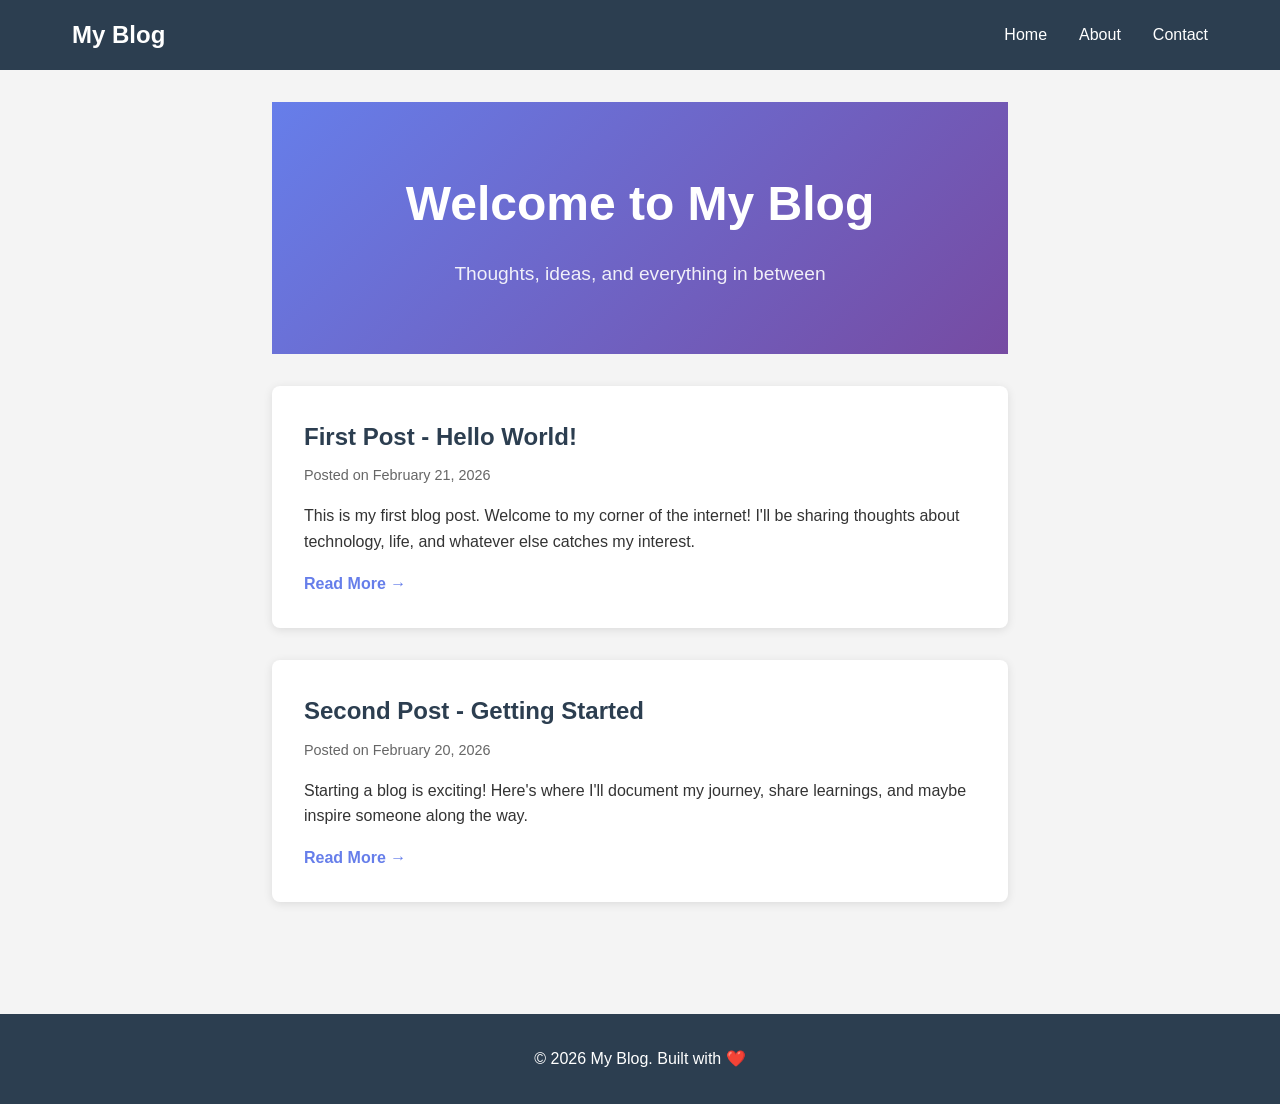
==== index.html @ ec1fd8f2 "Initial commit: Simple blog website" ====
<!DOCTYPE html>
<html lang="en">
<head>
    <meta charset="UTF-8">
    <meta name="viewport" content="width=device-width, initial-scale=1.0">
    <title>My Blog</title>
    <link rel="stylesheet" href="styles.css">
</head>
<body>
    <header>
        <nav>
            <div class="logo">My Blog</div>
            <ul>
                <li><a href="#home">Home</a></li>
                <li><a href="#about">About</a></li>
                <li><a href="#contact">Contact</a></li>
            </ul>
        </nav>
    </header>

    <main>
        <section class="hero">
            <h1>Welcome to My Blog</h1>
            <p>Thoughts, ideas, and everything in between</p>
        </section>

        <section class="posts">
            <article class="post">
                <h2>First Post - Hello World!</h2>
                <p class="meta">Posted on February 21, 2026</p>
                <p>This is my first blog post. Welcome to my corner of the internet! I'll be sharing thoughts about technology, life, and whatever else catches my interest.</p>
                <a href="#" class="read-more">Read More →</a>
            </article>

            <article class="post">
                <h2>Second Post - Getting Started</h2>
                <p class="meta">Posted on February 20, 2026</p>
                <p>Starting a blog is exciting! Here's where I'll document my journey, share learnings, and maybe inspire someone along the way.</p>
                <a href="#" class="read-more">Read More →</a>
            </article>
        </section>
    </main>

    <footer>
        <p>&copy; 2026 My Blog. Built with ❤️</p>
    </footer>
</body>
</html>
---- styles.css ----
* {
    margin: 0;
    padding: 0;
    box-sizing: border-box;
}

body {
    font-family: -apple-system, BlinkMacSystemFont, 'Segoe UI', Roboto, Oxygen, Ubuntu, sans-serif;
    line-height: 1.6;
    color: #333;
    background: #f4f4f4;
}

header {
    background: #2c3e50;
    color: white;
    padding: 1rem 0;
    position: sticky;
    top: 0;
    z-index: 100;
}

nav {
    max-width: 1200px;
    margin: 0 auto;
    padding: 0 2rem;
    display: flex;
    justify-content: space-between;
    align-items: center;
}

.logo {
    font-size: 1.5rem;
    font-weight: bold;
}

nav ul {
    list-style: none;
    display: flex;
    gap: 2rem;
}

nav a {
    color: white;
    text-decoration: none;
    transition: opacity 0.3s;
}

nav a:hover {
    opacity: 0.8;
}

.hero {
    background: linear-gradient(135deg, #667eea 0%, #764ba2 100%);
    color: white;
    text-align: center;
    padding: 4rem 2rem;
}

.hero h1 {
    font-size: 3rem;
    margin-bottom: 1rem;
}

.hero p {
    font-size: 1.2rem;
    opacity: 0.9;
}

main {
    max-width: 800px;
    margin: 0 auto;
    padding: 2rem;
}

.posts {
    margin-top: 2rem;
}

.post {
    background: white;
    border-radius: 8px;
    padding: 2rem;
    margin-bottom: 2rem;
    box-shadow: 0 2px 10px rgba(0,0,0,0.1);
    transition: transform 0.3s;
}

.post:hover {
    transform: translateY(-5px);
}

.post h2 {
    color: #2c3e50;
    margin-bottom: 0.5rem;
}

.meta {
    color: #666;
    font-size: 0.9rem;
    margin-bottom: 1rem;
}

.post p {
    margin-bottom: 1rem;
}

.read-more {
    color: #667eea;
    text-decoration: none;
    font-weight: 600;
}

.read-more:hover {
    text-decoration: underline;
}

footer {
    background: #2c3e50;
    color: white;
    text-align: center;
    padding: 2rem;
    margin-top: 3rem;
}
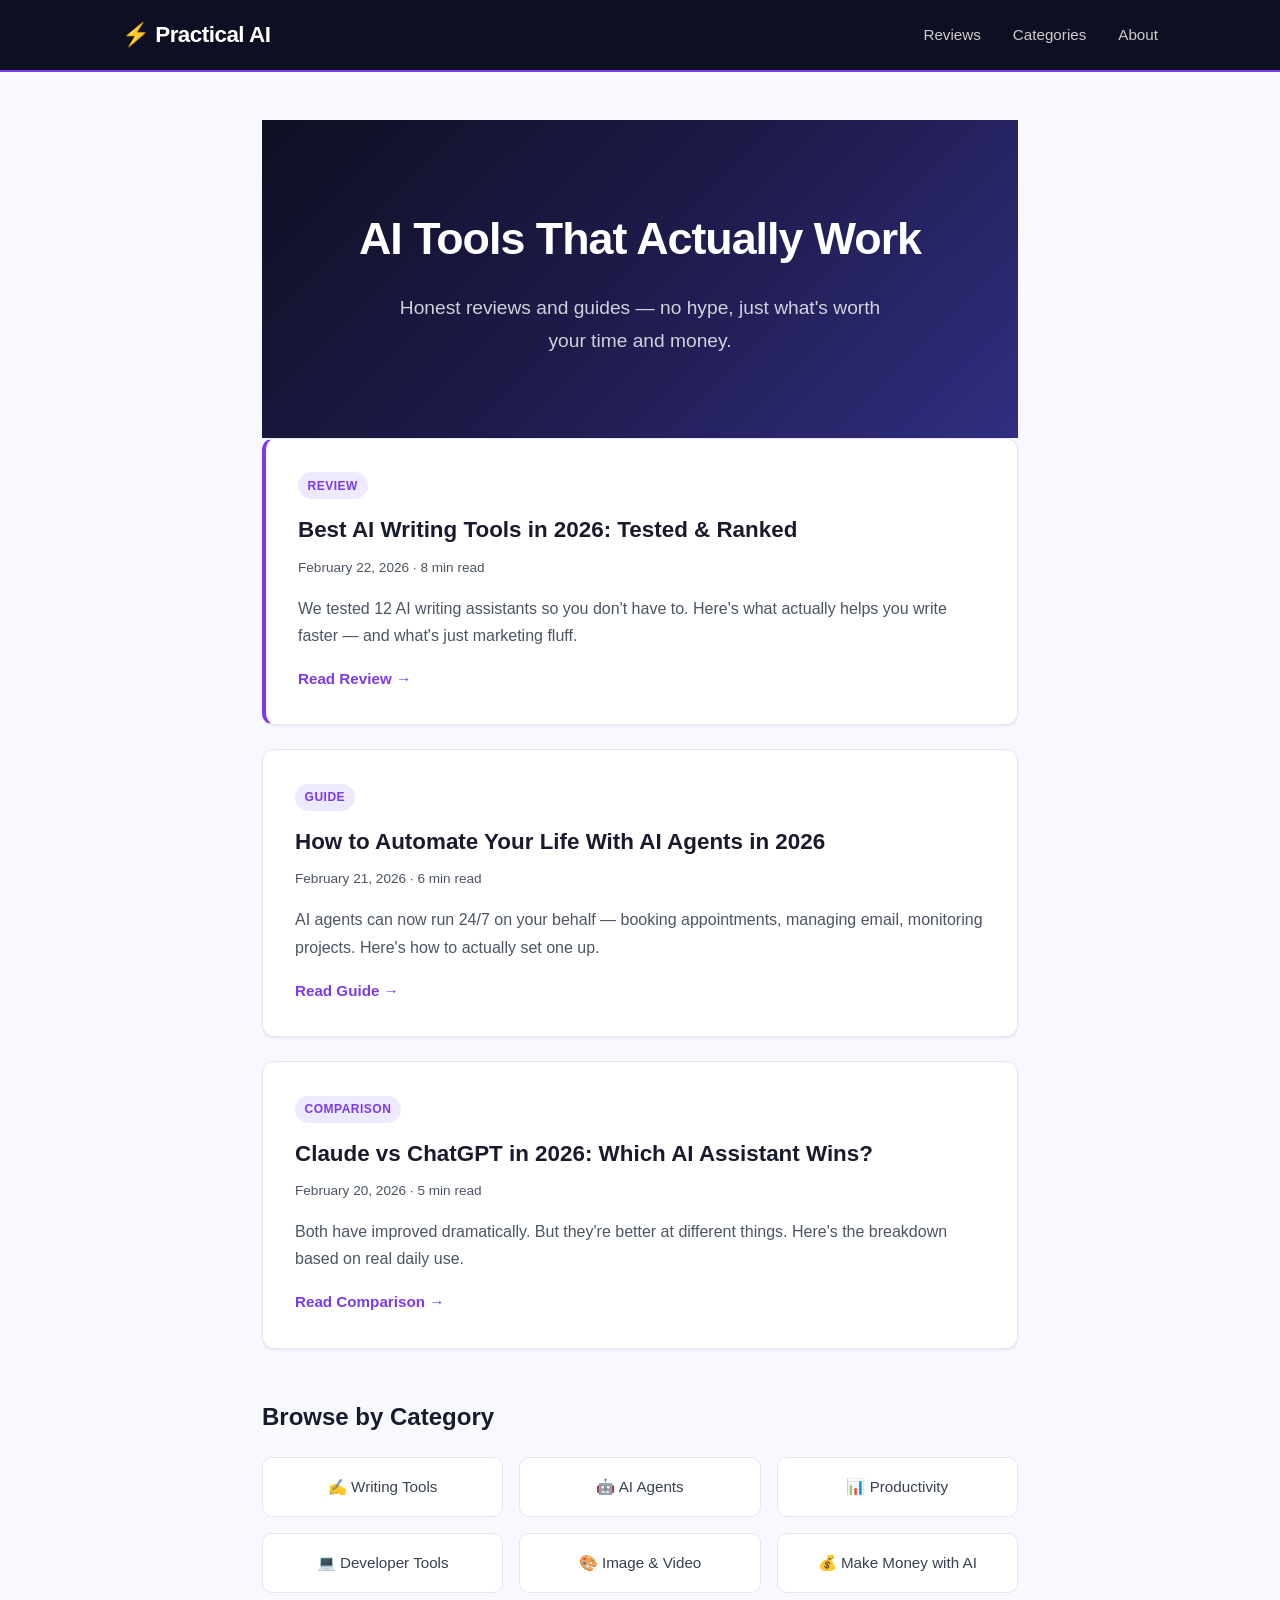
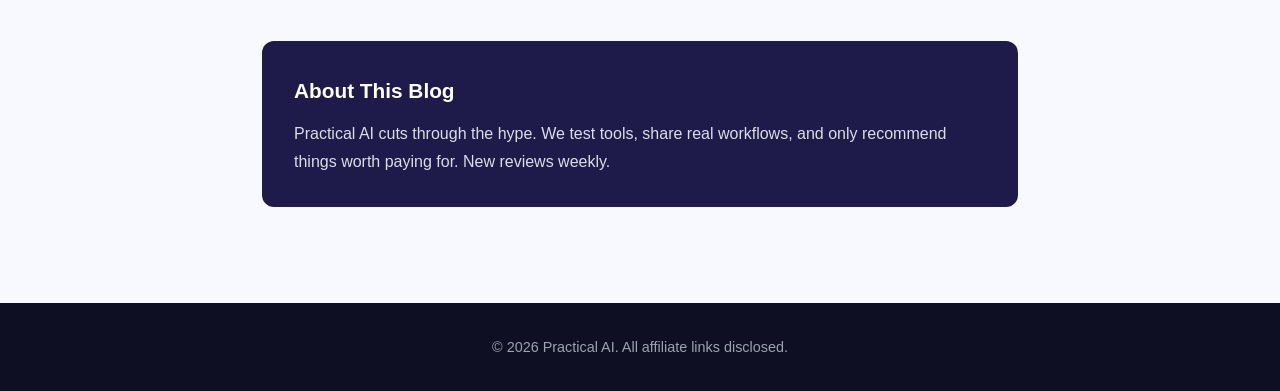
==== commit 485204ac: "Rebrand to Practical AI - add 3 articles with affiliate links" ====
--- a/index.html
+++ b/index.html
@@ -3,46 +3,76 @@
 <head>
     <meta charset="UTF-8">
     <meta name="viewport" content="width=device-width, initial-scale=1.0">
-    <title>My Blog</title>
+    <title>AI Tool Reviews & Productivity Guides | Practical AI</title>
+    <meta name="description" content="Honest reviews of AI tools, productivity software, and automation tips. Find the right AI tools for your workflow.">
     <link rel="stylesheet" href="styles.css">
 </head>
 <body>
     <header>
         <nav>
-            <div class="logo">My Blog</div>
+            <div class="logo">⚡ Practical AI</div>
             <ul>
-                <li><a href="#home">Home</a></li>
+                <li><a href="#posts">Reviews</a></li>
+                <li><a href="#categories">Categories</a></li>
                 <li><a href="#about">About</a></li>
-                <li><a href="#contact">Contact</a></li>
             </ul>
         </nav>
     </header>
 
     <main>
         <section class="hero">
-            <h1>Welcome to My Blog</h1>
-            <p>Thoughts, ideas, and everything in between</p>
+            <h1>AI Tools That Actually Work</h1>
+            <p>Honest reviews and guides — no hype, just what's worth your time and money.</p>
         </section>
 
-        <section class="posts">
-            <article class="post">
-                <h2>First Post - Hello World!</h2>
-                <p class="meta">Posted on February 21, 2026</p>
-                <p>This is my first blog post. Welcome to my corner of the internet! I'll be sharing thoughts about technology, life, and whatever else catches my interest.</p>
-                <a href="#" class="read-more">Read More →</a>
+        <section class="posts" id="posts">
+
+            <article class="post featured">
+                <span class="tag">Review</span>
+                <h2><a href="posts/best-ai-writing-tools-2026.html">Best AI Writing Tools in 2026: Tested & Ranked</a></h2>
+                <p class="meta">February 22, 2026 · 8 min read</p>
+                <p>We tested 12 AI writing assistants so you don't have to. Here's what actually helps you write faster — and what's just marketing fluff.</p>
+                <a href="posts/best-ai-writing-tools-2026.html" class="read-more">Read Review →</a>
             </article>
 
             <article class="post">
-                <h2>Second Post - Getting Started</h2>
-                <p class="meta">Posted on February 20, 2026</p>
-                <p>Starting a blog is exciting! Here's where I'll document my journey, share learnings, and maybe inspire someone along the way.</p>
-                <a href="#" class="read-more">Read More →</a>
+                <span class="tag">Guide</span>
+                <h2><a href="posts/automate-your-life-with-ai-agents.html">How to Automate Your Life With AI Agents in 2026</a></h2>
+                <p class="meta">February 21, 2026 · 6 min read</p>
+                <p>AI agents can now run 24/7 on your behalf — booking appointments, managing email, monitoring projects. Here's how to actually set one up.</p>
+                <a href="posts/automate-your-life-with-ai-agents.html" class="read-more">Read Guide →</a>
             </article>
+
+            <article class="post">
+                <span class="tag">Comparison</span>
+                <h2><a href="posts/claude-vs-chatgpt-2026.html">Claude vs ChatGPT in 2026: Which AI Assistant Wins?</a></h2>
+                <p class="meta">February 20, 2026 · 5 min read</p>
+                <p>Both have improved dramatically. But they're better at different things. Here's the breakdown based on real daily use.</p>
+                <a href="posts/claude-vs-chatgpt-2026.html" class="read-more">Read Comparison →</a>
+            </article>
+
+        </section>
+
+        <section class="categories" id="categories">
+            <h2>Browse by Category</h2>
+            <div class="category-grid">
+                <a href="#" class="category-card">✍️ Writing Tools</a>
+                <a href="#" class="category-card">🤖 AI Agents</a>
+                <a href="#" class="category-card">📊 Productivity</a>
+                <a href="#" class="category-card">💻 Developer Tools</a>
+                <a href="#" class="category-card">🎨 Image & Video</a>
+                <a href="#" class="category-card">💰 Make Money with AI</a>
+            </div>
+        </section>
+
+        <section class="about" id="about">
+            <h2>About This Blog</h2>
+            <p>Practical AI cuts through the hype. We test tools, share real workflows, and only recommend things worth paying for. New reviews weekly.</p>
         </section>
     </main>
 
     <footer>
-        <p>&copy; 2026 My Blog. Built with ❤️</p>
+        <p>&copy; 2026 Practical AI. All affiliate links disclosed.</p>
     </footer>
 </body>
 </html>
--- a/styles.css
+++ b/styles.css
@@ -5,23 +5,25 @@
 }
 
 body {
-    font-family: -apple-system, BlinkMacSystemFont, 'Segoe UI', Roboto, Oxygen, Ubuntu, sans-serif;
-    line-height: 1.6;
-    color: #333;
-    background: #f4f4f4;
-}
-
+    font-family: -apple-system, BlinkMacSystemFont, 'Segoe UI', Roboto, sans-serif;
+    line-height: 1.7;
+    color: #1a1a2e;
+    background: #f8f9ff;
+}
+
+/* Header */
 header {
-    background: #2c3e50;
+    background: #0f0f23;
     color: white;
     padding: 1rem 0;
     position: sticky;
     top: 0;
     z-index: 100;
+    border-bottom: 2px solid #7c3aed;
 }
 
 nav {
-    max-width: 1200px;
+    max-width: 1100px;
     margin: 0 auto;
     padding: 0 2rem;
     display: flex;
@@ -30,8 +32,9 @@
 }
 
 .logo {
-    font-size: 1.5rem;
-    font-weight: bold;
+    font-size: 1.4rem;
+    font-weight: 700;
+    letter-spacing: -0.5px;
 }
 
 nav ul {
@@ -41,84 +44,224 @@
 }
 
 nav a {
-    color: white;
-    text-decoration: none;
-    transition: opacity 0.3s;
-}
-
-nav a:hover {
-    opacity: 0.8;
-}
-
+    color: #ccc;
+    text-decoration: none;
+    font-size: 0.95rem;
+    transition: color 0.2s;
+}
+
+nav a:hover { color: white; }
+
+/* Hero */
 .hero {
-    background: linear-gradient(135deg, #667eea 0%, #764ba2 100%);
+    background: linear-gradient(135deg, #0f0f23 0%, #1e1b4b 50%, #312e81 100%);
     color: white;
     text-align: center;
-    padding: 4rem 2rem;
+    padding: 5rem 2rem;
 }
 
 .hero h1 {
-    font-size: 3rem;
+    font-size: 2.8rem;
+    font-weight: 800;
     margin-bottom: 1rem;
+    letter-spacing: -1px;
 }
 
 .hero p {
     font-size: 1.2rem;
-    opacity: 0.9;
-}
-
+    opacity: 0.8;
+    max-width: 500px;
+    margin: 0 auto;
+}
+
+/* Posts */
 main {
-    max-width: 800px;
-    margin: 0 auto;
-    padding: 2rem;
+    max-width: 820px;
+    margin: 0 auto;
+    padding: 3rem 2rem;
 }
 
 .posts {
-    margin-top: 2rem;
+    display: flex;
+    flex-direction: column;
+    gap: 1.5rem;
 }
 
 .post {
     background: white;
-    border-radius: 8px;
+    border-radius: 12px;
     padding: 2rem;
-    margin-bottom: 2rem;
-    box-shadow: 0 2px 10px rgba(0,0,0,0.1);
-    transition: transform 0.3s;
+    box-shadow: 0 1px 3px rgba(0,0,0,0.08);
+    border: 1px solid #e5e7eb;
+    transition: transform 0.2s, box-shadow 0.2s;
 }
 
 .post:hover {
-    transform: translateY(-5px);
+    transform: translateY(-3px);
+    box-shadow: 0 8px 25px rgba(0,0,0,0.1);
+}
+
+.post.featured {
+    border-left: 4px solid #7c3aed;
+}
+
+.tag {
+    display: inline-block;
+    background: #ede9fe;
+    color: #7c3aed;
+    font-size: 0.75rem;
+    font-weight: 600;
+    padding: 0.2rem 0.6rem;
+    border-radius: 20px;
+    text-transform: uppercase;
+    letter-spacing: 0.5px;
+    margin-bottom: 0.75rem;
 }
 
 .post h2 {
-    color: #2c3e50;
-    margin-bottom: 0.5rem;
-}
+    font-size: 1.4rem;
+    font-weight: 700;
+    margin-bottom: 0.4rem;
+    color: #1a1a2e;
+}
+
+.post h2 a {
+    color: inherit;
+    text-decoration: none;
+}
+
+.post h2 a:hover { color: #7c3aed; }
 
 .meta {
-    color: #666;
-    font-size: 0.9rem;
-    margin-bottom: 1rem;
-}
-
-.post p {
-    margin-bottom: 1rem;
-}
+    color: #9ca3af;
+    font-size: 0.85rem;
+    margin-bottom: 0.75rem;
+}
+
+.post p { color: #4b5563; margin-bottom: 1rem; }
 
 .read-more {
-    color: #667eea;
+    color: #7c3aed;
     text-decoration: none;
     font-weight: 600;
-}
-
-.read-more:hover {
-    text-decoration: underline;
-}
-
+    font-size: 0.95rem;
+}
+
+.read-more:hover { text-decoration: underline; }
+
+/* Categories */
+.categories {
+    margin-top: 3rem;
+}
+
+.categories h2 {
+    font-size: 1.5rem;
+    font-weight: 700;
+    margin-bottom: 1.25rem;
+    color: #1a1a2e;
+}
+
+.category-grid {
+    display: grid;
+    grid-template-columns: repeat(3, 1fr);
+    gap: 1rem;
+}
+
+.category-card {
+    background: white;
+    border: 1px solid #e5e7eb;
+    border-radius: 10px;
+    padding: 1rem 1.25rem;
+    text-decoration: none;
+    color: #374151;
+    font-weight: 500;
+    font-size: 0.95rem;
+    transition: all 0.2s;
+    text-align: center;
+}
+
+.category-card:hover {
+    border-color: #7c3aed;
+    color: #7c3aed;
+    background: #faf5ff;
+}
+
+/* About */
+.about {
+    margin-top: 3rem;
+    background: #1e1b4b;
+    color: white;
+    border-radius: 12px;
+    padding: 2rem;
+}
+
+.about h2 {
+    font-size: 1.3rem;
+    margin-bottom: 0.75rem;
+}
+
+.about p { opacity: 0.85; }
+
+/* Footer */
 footer {
-    background: #2c3e50;
-    color: white;
+    background: #0f0f23;
+    color: #9ca3af;
     text-align: center;
     padding: 2rem;
     margin-top: 3rem;
-}
+    font-size: 0.9rem;
+}
+
+/* Post pages */
+.post-content {
+    max-width: 720px;
+    margin: 0 auto;
+    padding: 3rem 2rem;
+}
+
+.post-content h1 {
+    font-size: 2.2rem;
+    font-weight: 800;
+    margin-bottom: 0.5rem;
+    letter-spacing: -0.5px;
+}
+
+.post-content h2 {
+    font-size: 1.5rem;
+    font-weight: 700;
+    margin: 2rem 0 0.75rem;
+    color: #1a1a2e;
+}
+
+.post-content p { color: #374151; margin-bottom: 1.25rem; }
+
+.post-content ul, .post-content ol {
+    margin: 1rem 0 1.25rem 1.5rem;
+    color: #374151;
+}
+
+.post-content li { margin-bottom: 0.5rem; }
+
+.affiliate-box {
+    background: #faf5ff;
+    border: 2px solid #7c3aed;
+    border-radius: 10px;
+    padding: 1.25rem 1.5rem;
+    margin: 1.5rem 0;
+}
+
+.affiliate-box p { margin: 0; color: #4b5563; font-size: 0.9rem; }
+.affiliate-box a { color: #7c3aed; font-weight: 600; }
+
+.tool-rating {
+    display: flex;
+    align-items: center;
+    gap: 0.5rem;
+    margin-bottom: 0.5rem;
+    font-weight: 600;
+}
+
+@media (max-width: 600px) {
+    .hero h1 { font-size: 2rem; }
+    .category-grid { grid-template-columns: repeat(2, 1fr); }
+}
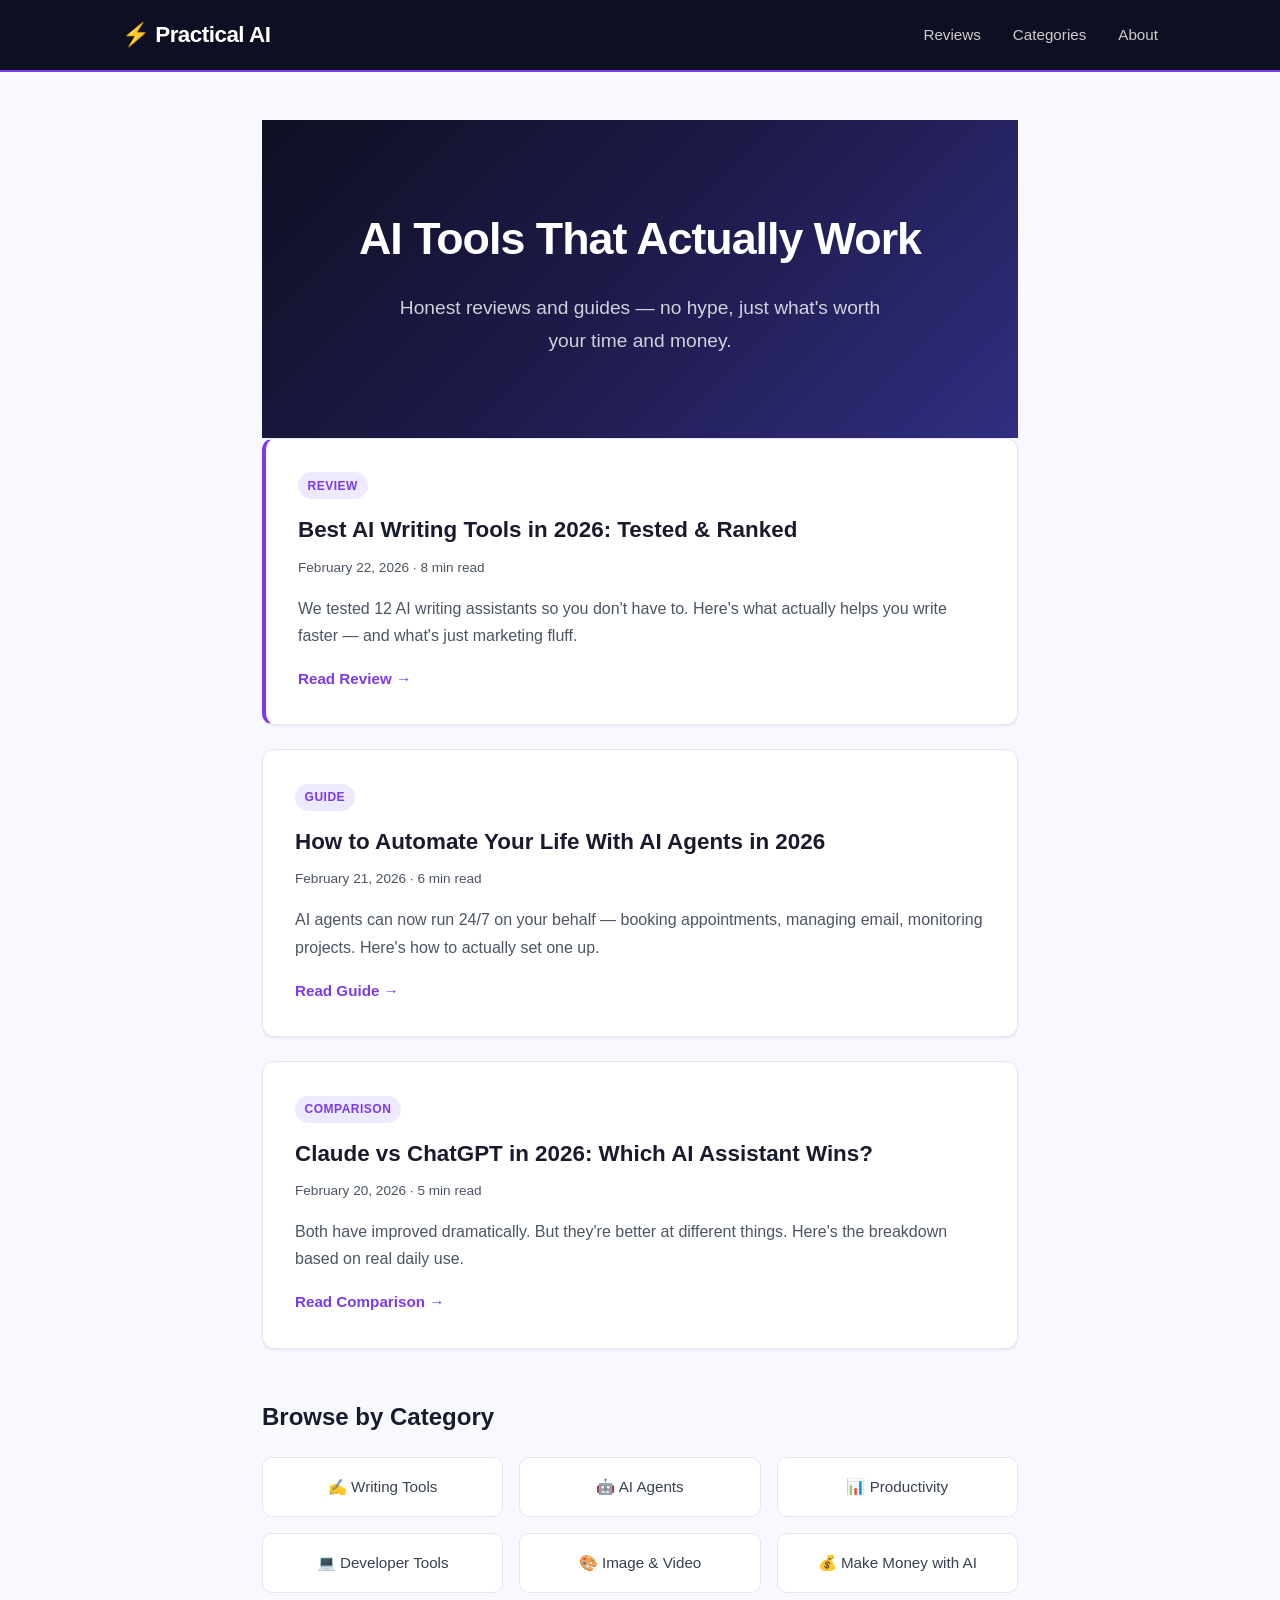
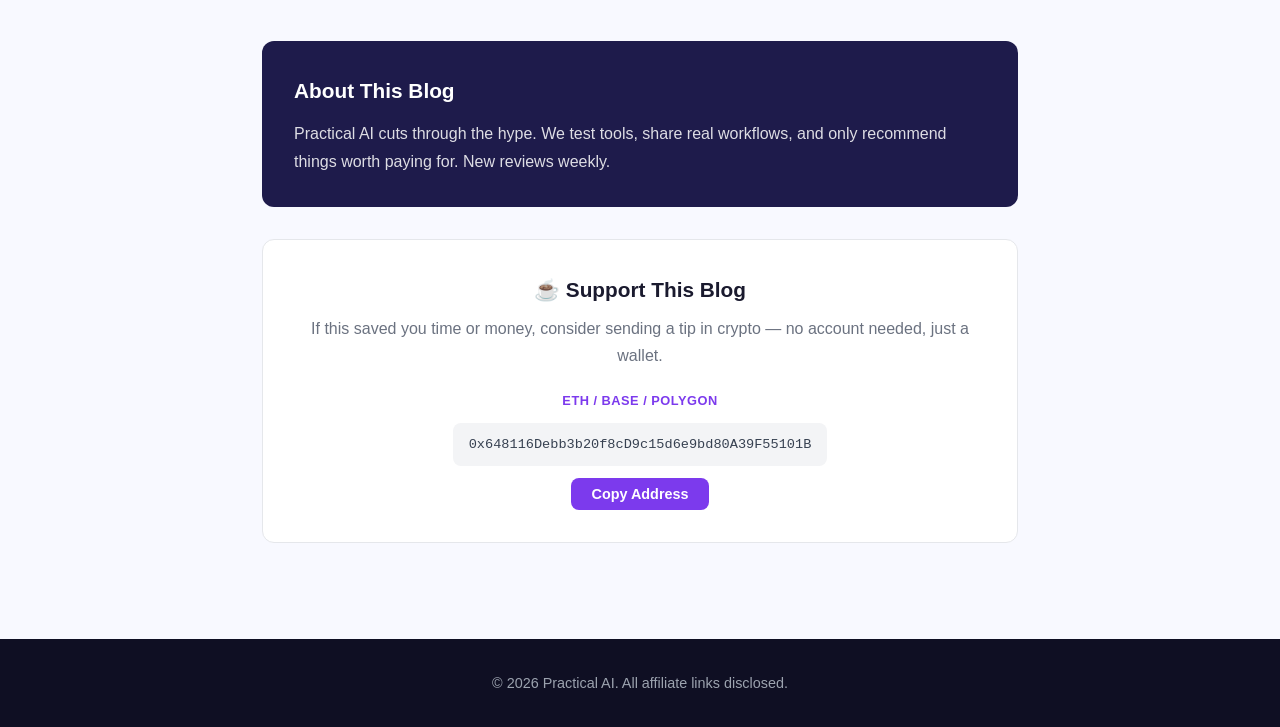
==== commit 52d76c4f: "Add SEO (sitemap + robots.txt) + crypto tip jar" ====
--- a/index.html
+++ b/index.html
@@ -69,6 +69,16 @@
             <h2>About This Blog</h2>
             <p>Practical AI cuts through the hype. We test tools, share real workflows, and only recommend things worth paying for. New reviews weekly.</p>
         </section>
+
+        <section class="tip-jar" id="support">
+            <h2>☕ Support This Blog</h2>
+            <p>If this saved you time or money, consider sending a tip in crypto — no account needed, just a wallet.</p>
+            <div class="wallet-box">
+                <span class="wallet-label">ETH / Base / Polygon</span>
+                <code class="wallet-address">0x648116Debb3b20f8cD9c15d6e9bd80A39F55101B</code>
+                <button onclick="navigator.clipboard.writeText('0x648116Debb3b20f8cD9c15d6e9bd80A39F55101B').then(() => this.innerText='Copied!').catch(() => {})" class="copy-btn">Copy Address</button>
+            </div>
+        </section>
     </main>
 
     <footer>
--- a/styles.css
+++ b/styles.css
@@ -202,6 +202,57 @@
 
 .about p { opacity: 0.85; }
 
+/* Tip Jar */
+.tip-jar {
+    margin-top: 2rem;
+    background: #fff;
+    border: 1px solid #e5e7eb;
+    border-radius: 12px;
+    padding: 2rem;
+    text-align: center;
+}
+
+.tip-jar h2 { font-size: 1.3rem; margin-bottom: 0.5rem; }
+.tip-jar p { color: #6b7280; margin-bottom: 1.25rem; }
+
+.wallet-box {
+    display: flex;
+    flex-direction: column;
+    align-items: center;
+    gap: 0.75rem;
+}
+
+.wallet-label {
+    font-size: 0.8rem;
+    font-weight: 600;
+    color: #7c3aed;
+    text-transform: uppercase;
+    letter-spacing: 0.5px;
+}
+
+.wallet-address {
+    background: #f3f4f6;
+    border-radius: 8px;
+    padding: 0.6rem 1rem;
+    font-size: 0.85rem;
+    word-break: break-all;
+    color: #374151;
+}
+
+.copy-btn {
+    background: #7c3aed;
+    color: white;
+    border: none;
+    border-radius: 8px;
+    padding: 0.5rem 1.25rem;
+    font-size: 0.9rem;
+    font-weight: 600;
+    cursor: pointer;
+    transition: background 0.2s;
+}
+
+.copy-btn:hover { background: #6d28d9; }
+
 /* Footer */
 footer {
     background: #0f0f23;
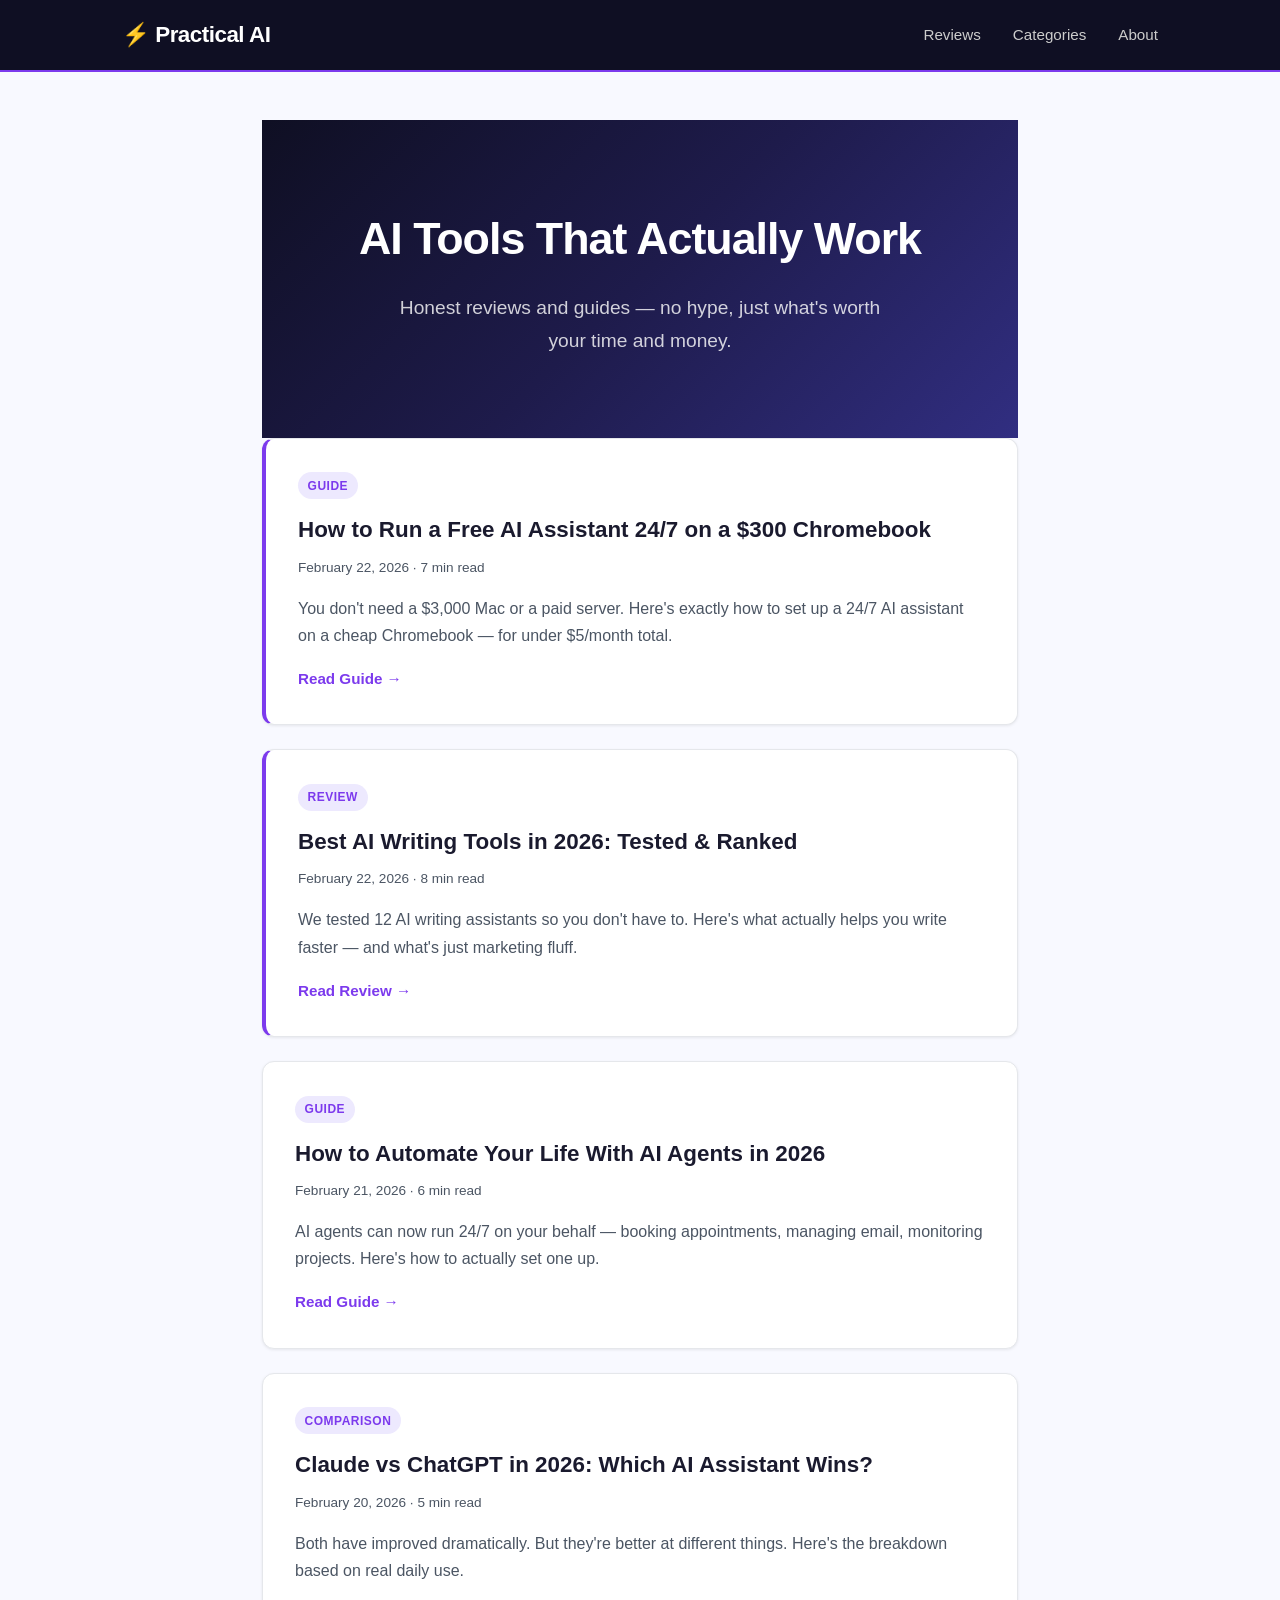
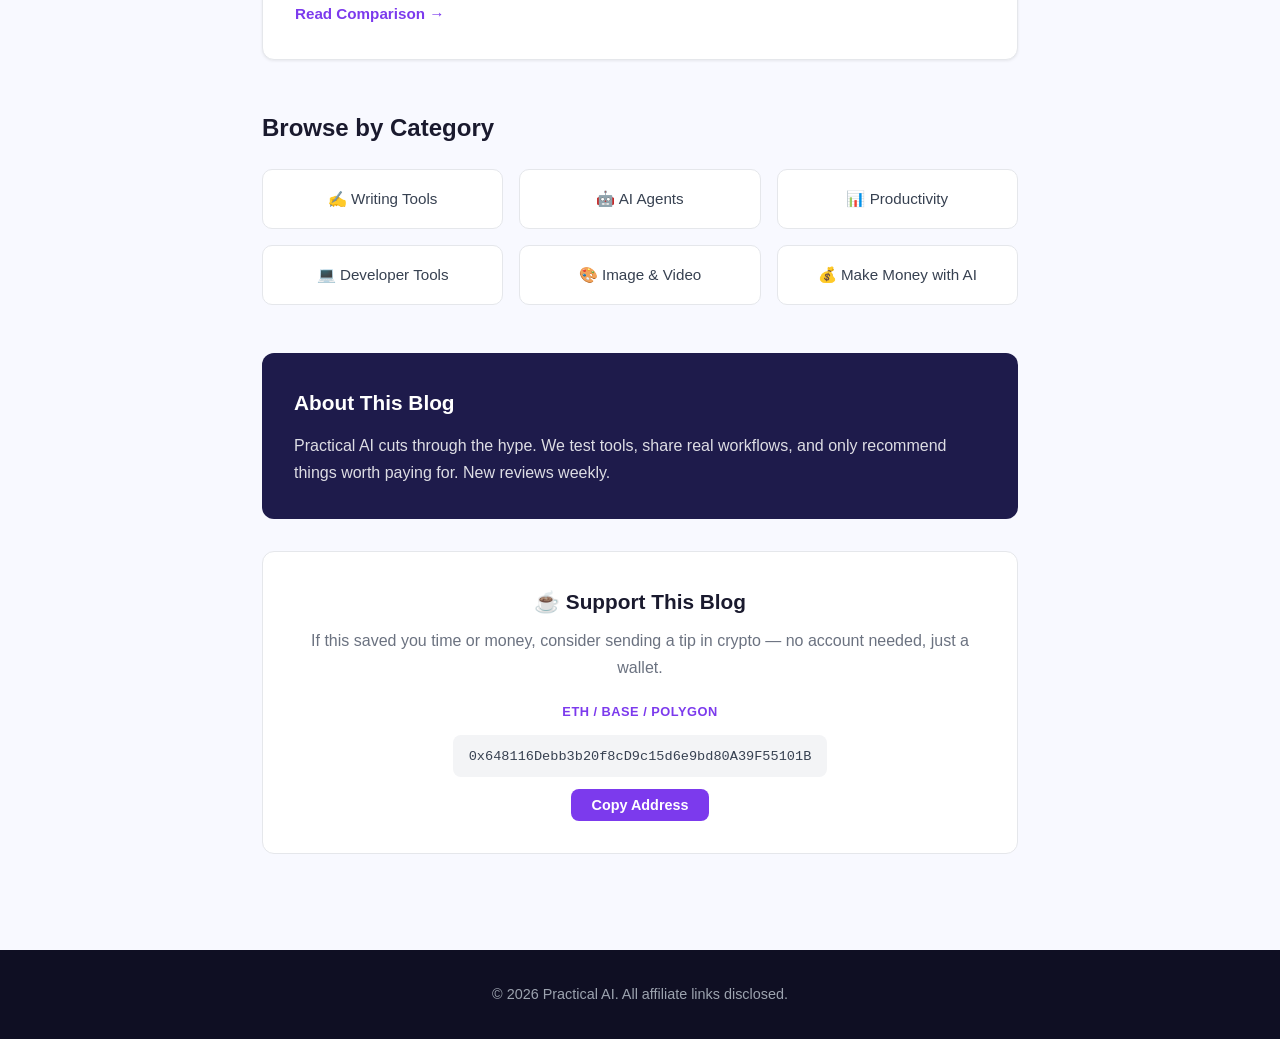
==== commit 110e65d1: "Add: How to Run a Free AI Assistant 24/7 on a $300 Chromebook" ====
--- a/index.html
+++ b/index.html
@@ -26,6 +26,14 @@
         </section>
 
         <section class="posts" id="posts">
+
+            <article class="post featured">
+                <span class="tag">Guide</span>
+                <h2><a href="posts/ai-assistant-chromebook-free.html">How to Run a Free AI Assistant 24/7 on a $300 Chromebook</a></h2>
+                <p class="meta">February 22, 2026 · 7 min read</p>
+                <p>You don't need a $3,000 Mac or a paid server. Here's exactly how to set up a 24/7 AI assistant on a cheap Chromebook — for under $5/month total.</p>
+                <a href="posts/ai-assistant-chromebook-free.html" class="read-more">Read Guide →</a>
+            </article>
 
             <article class="post featured">
                 <span class="tag">Review</span>
